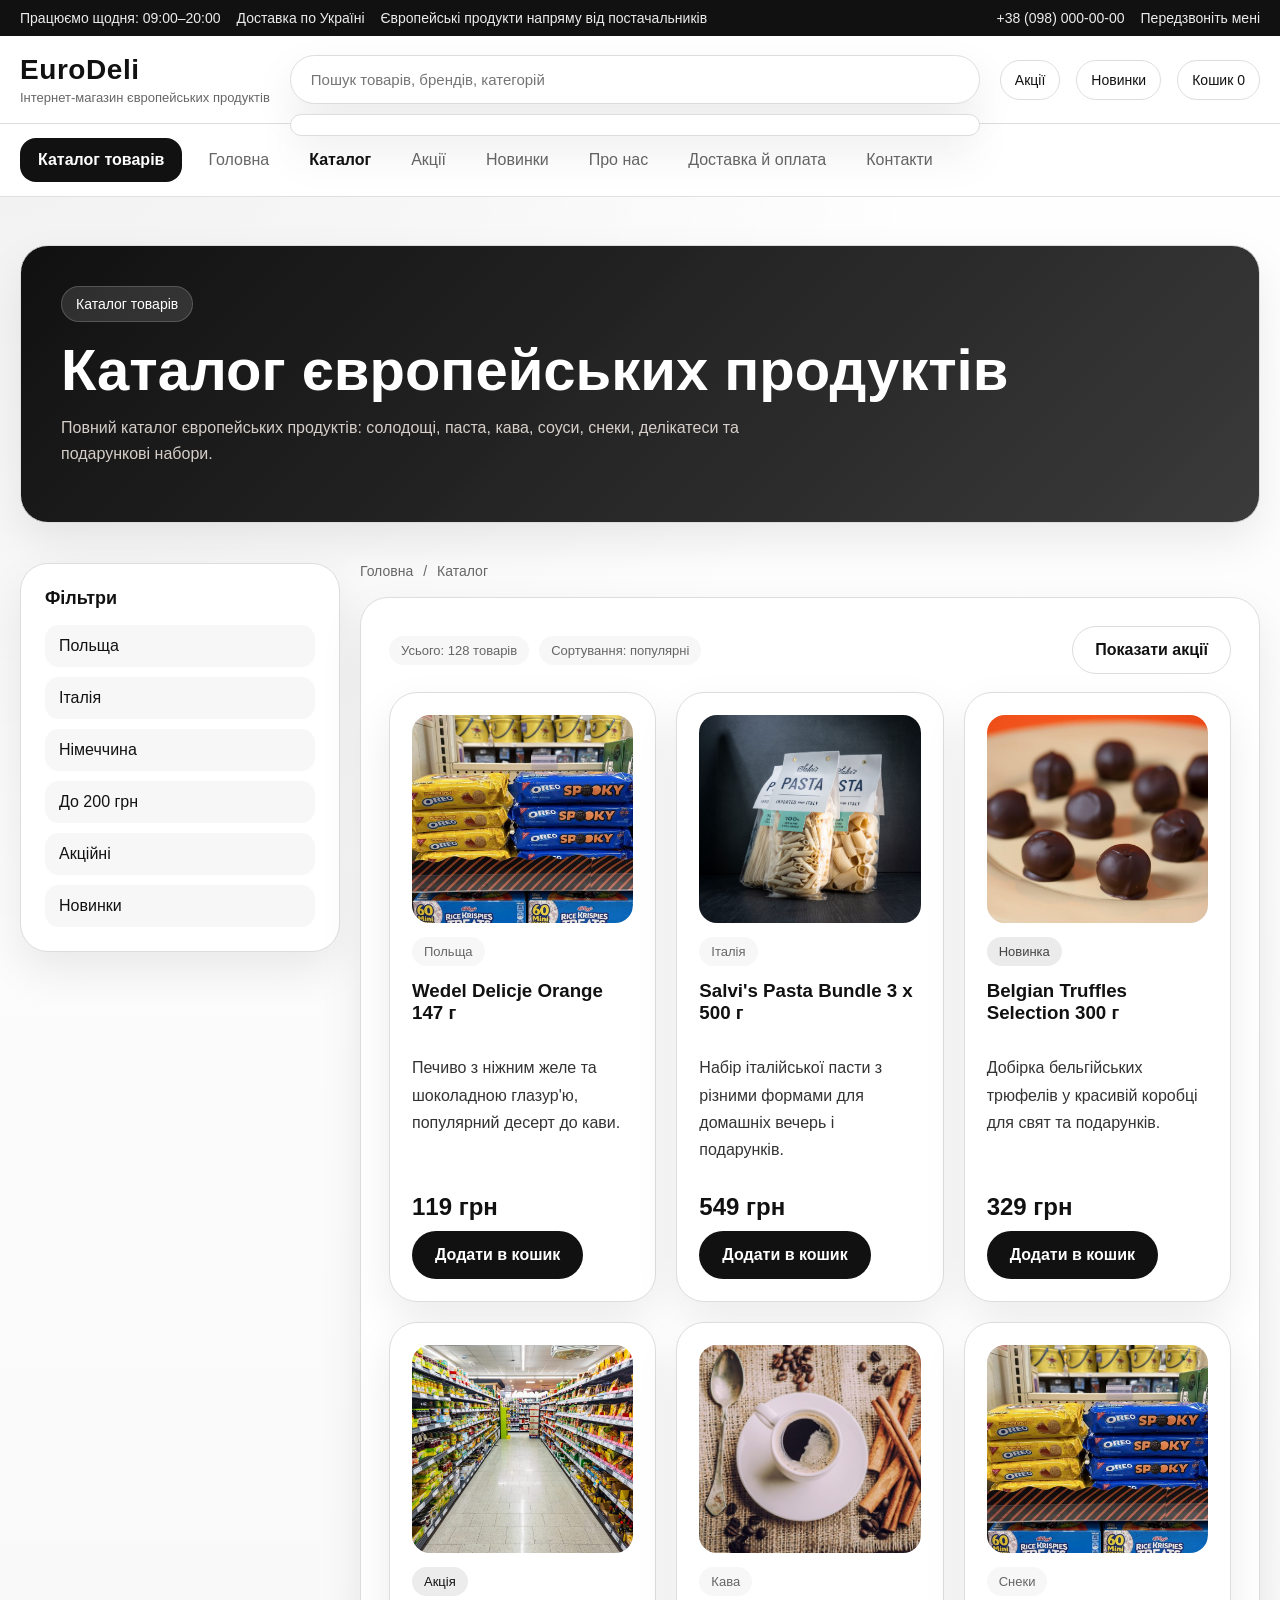
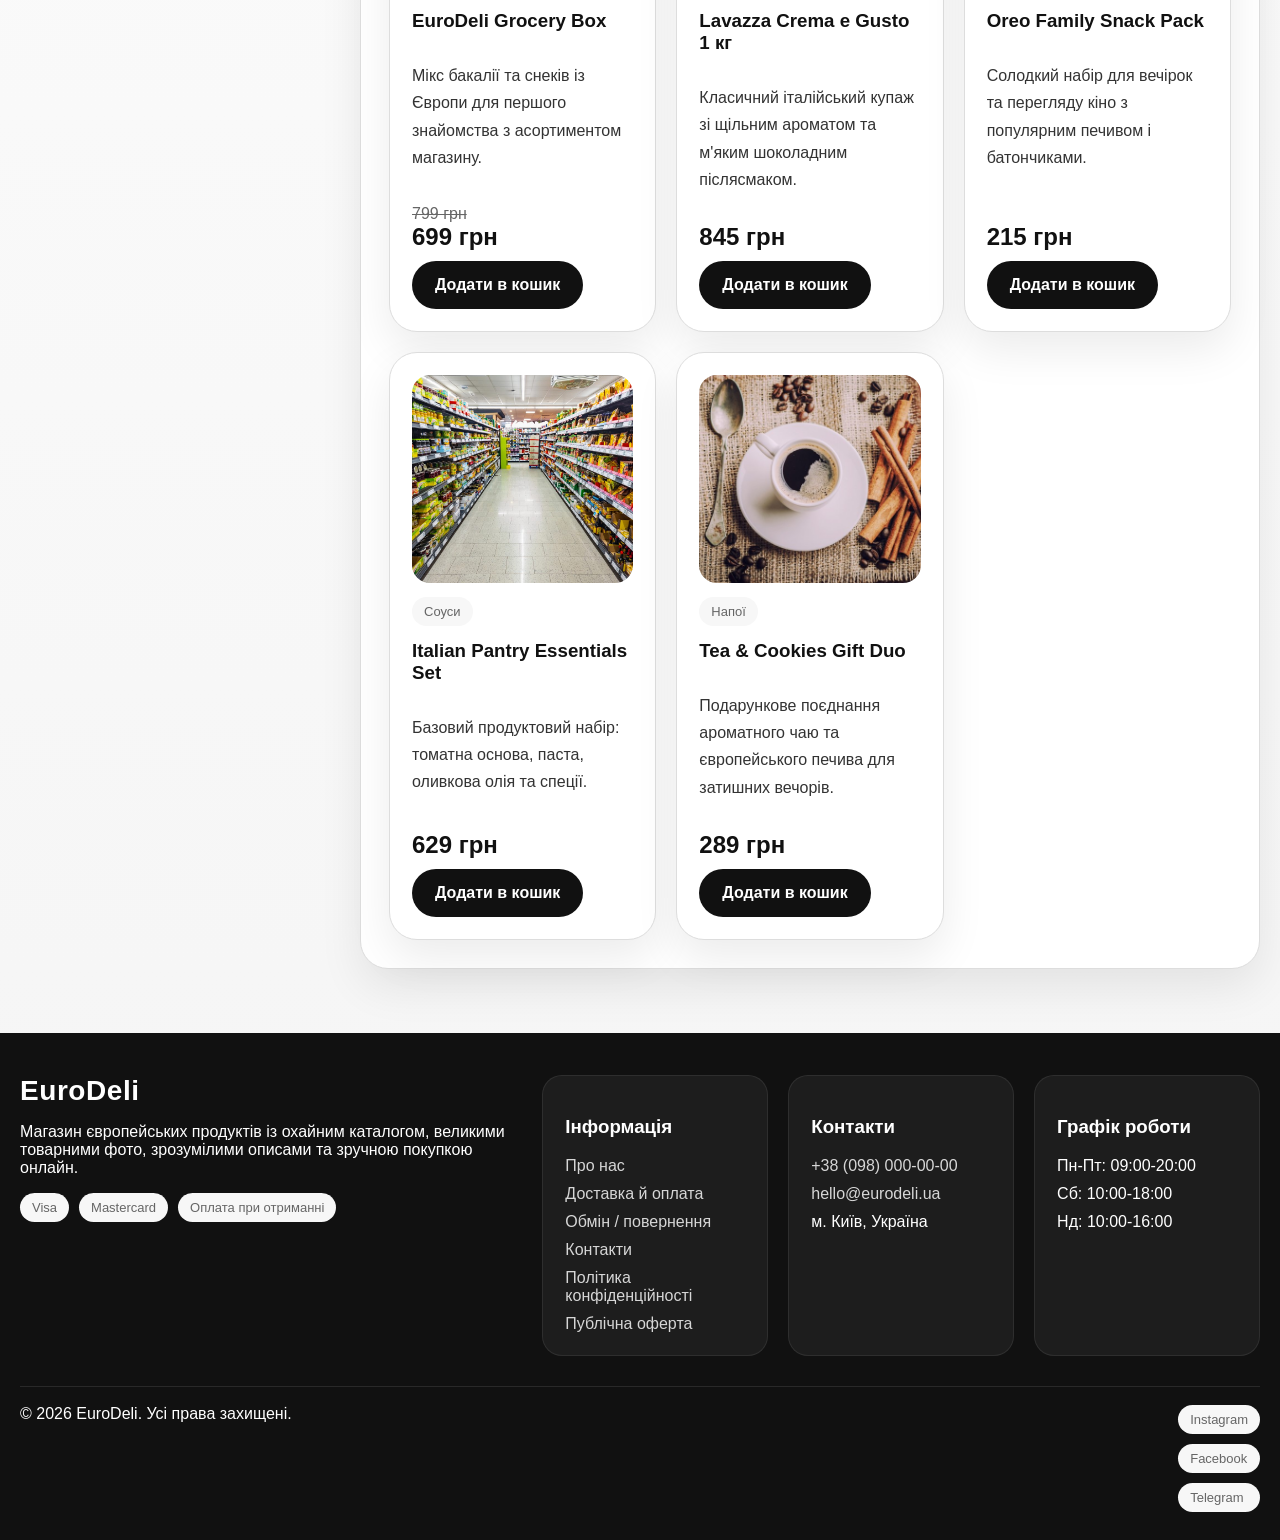
==== catalog.html @ 78d9ce45 "Initial EuroDeli storefront demo" ====
<!DOCTYPE html>
<html lang="uk">
<head>
  <meta charset="UTF-8">
  <meta name="viewport" content="width=device-width, initial-scale=1.0">
  <title>Каталог | EuroDeli</title>
  <link rel="stylesheet" href="styles.css">
</head>
<body>
  <div data-site-header></div>
  <main>
    <section class="page-hero">
      <div class="container">
        <div class="page-hero__card card">
          <span class="eyebrow">Каталог товарів</span>
          <h1>Каталог європейських продуктів</h1>
          <p>Повний каталог європейських продуктів: солодощі, паста, кава, соуси, снеки, делікатеси та подарункові набори.</p>
        </div>
      </div>
    </section>

    <section class="container page">
      <aside class="split__side">
        <div class="sidebar-card">
          <h3>Фільтри</h3>
          <div class="category-list">
            <span class="category-link">Польща</span>
            <span class="category-link">Італія</span>
            <span class="category-link">Німеччина</span>
            <span class="category-link">До 200 грн</span>
            <span class="category-link">Акційні</span>
            <span class="category-link">Новинки</span>
          </div>
        </div>
      </aside>
      <div class="split__main">
        <div class="breadcrumbs">
          <a href="index.html">Головна</a>
          <span>/</span>
          <span>Каталог</span>
        </div>
        <div class="content-card card">
          <div class="filter-bar">
            <div class="tag-row">
              <span class="nav-badge">Усього: 128 товарів</span>
              <span class="nav-badge">Сортування: популярні</span>
            </div>
            <a class="btn btn--outline" href="sale.html">Показати акції</a>
          </div>
          <div class="grid grid--products">
            <article class="product-card"><div class="product-image"><img src="assets/images/product-cookies.jpg" alt="Польське печиво"></div><div class="tag-row"><span class="tag">Польща</span></div><h3><a href="product.html">Wedel Delicje Orange 147 г</a></h3><p>Печиво з ніжним желе та шоколадною глазур'ю, популярний десерт до кави.</p><div class="price-row"><div class="price">119 грн</div><a class="btn btn--brand" href="product.html">Купити</a></div></article>
            <article class="product-card"><div class="product-image"><img src="assets/images/product-pasta-good.jpg" alt="Італійська паста"></div><div class="tag-row"><span class="tag">Італія</span></div><h3><a href="product.html">Salvi's Pasta Bundle 3 х 500 г</a></h3><p>Набір італійської пасти з різними формами для домашніх вечерь і подарунків.</p><div class="price-row"><div class="price">549 грн</div><a class="btn btn--brand" href="product.html">Купити</a></div></article>
            <article class="product-card"><div class="product-image"><img src="assets/images/product-chocolate.jpg" alt="Шоколадні цукерки"></div><div class="tag-row"><span class="tag tag--new">Новинка</span></div><h3><a href="product.html">Belgian Truffles Selection 300 г</a></h3><p>Добірка бельгійських трюфелів у красивій коробці для свят та подарунків.</p><div class="price-row"><div class="price">329 грн</div><a class="btn btn--brand" href="product.html">Купити</a></div></article>
            <article class="product-card"><div class="product-image"><img src="assets/images/aisle.jpg" alt="Європейські продукти"></div><div class="tag-row"><span class="tag tag--sale">Акція</span></div><h3><a href="product.html">EuroDeli Grocery Box</a></h3><p>Мікс бакалії та снеків із Європи для першого знайомства з асортиментом магазину.</p><div class="price-row"><div><div class="old-price">799 грн</div><div class="price">699 грн</div></div><a class="btn btn--brand" href="product.html">Купити</a></div></article>
            <article class="product-card"><div class="product-image"><img src="assets/images/product-coffee-good.jpg" alt="Кава"></div><div class="tag-row"><span class="tag">Кава</span></div><h3><a href="product.html">Lavazza Crema e Gusto 1 кг</a></h3><p>Класичний італійський купаж зі щільним ароматом та м'яким шоколадним післясмаком.</p><div class="price-row"><div class="price">845 грн</div><a class="btn btn--brand" href="product.html">Купити</a></div></article>
            <article class="product-card"><div class="product-image"><img src="assets/images/product-cookies.jpg" alt="Снеки"></div><div class="tag-row"><span class="tag">Снеки</span></div><h3><a href="product.html">Oreo Family Snack Pack</a></h3><p>Солодкий набір для вечірок та перегляду кіно з популярним печивом і батончиками.</p><div class="price-row"><div class="price">215 грн</div><a class="btn btn--brand" href="product.html">Купити</a></div></article>
            <article class="product-card"><div class="product-image"><img src="assets/images/aisle.jpg" alt="Соуси та бакалія"></div><div class="tag-row"><span class="tag">Соуси</span></div><h3><a href="product.html">Italian Pantry Essentials Set</a></h3><p>Базовий продуктовий набір: томатна основа, паста, оливкова олія та спеції.</p><div class="price-row"><div class="price">629 грн</div><a class="btn btn--brand" href="product.html">Купити</a></div></article>
            <article class="product-card"><div class="product-image"><img src="assets/images/product-coffee-good.jpg" alt="Чай та десерти"></div><div class="tag-row"><span class="tag">Напої</span></div><h3><a href="product.html">Tea & Cookies Gift Duo</a></h3><p>Подарункове поєднання ароматного чаю та європейського печива для затишних вечорів.</p><div class="price-row"><div class="price">289 грн</div><a class="btn btn--brand" href="product.html">Купити</a></div></article>
          </div>
        </div>
      </div>
    </section>
  </main>
  <div data-site-footer></div>
  <script src="script.js"></script>
</body>
</html>
---- styles.css ----
:root {
  --bg: #f4f4f4;
  --surface: #ffffff;
  --surface-soft: #f7f7f7;
  --text: #111111;
  --muted: #666666;
  --line: #dddddd;
  --brand: #111111;
  --brand-dark: #000000;
  --accent: #e5e5e5;
  --success: #444444;
  --shadow: 0 18px 44px rgba(0, 0, 0, 0.08);
  --radius-lg: 28px;
  --radius-md: 18px;
  --radius-sm: 12px;
  --container: 1240px;
}

* {
  box-sizing: border-box;
}

html {
  scroll-behavior: smooth;
}

body {
  margin: 0;
  font-family: "Segoe UI", Arial, sans-serif;
  color: var(--text);
  background:
    radial-gradient(circle at top left, rgba(0, 0, 0, 0.06), transparent 28%),
    linear-gradient(180deg, #ffffff 0%, var(--bg) 100%);
}

a {
  color: inherit;
  text-decoration: none;
}

img {
  display: block;
  max-width: 100%;
}

.container {
  width: min(var(--container), calc(100% - 32px));
  margin: 0 auto;
}

.topbar {
  background: #111111;
  color: #ffffff;
  font-size: 14px;
}

.topbar__inner,
.header__inner,
.hero,
.split,
.page,
.footer__top,
.footer__bottom {
  display: flex;
  gap: 20px;
}

.topbar__inner {
  justify-content: space-between;
  padding: 10px 0;
  align-items: center;
  flex-wrap: wrap;
}

.topbar__meta,
.topbar__links,
.header__actions,
.feature-list,
.stats,
.contact-cards,
.policy-list,
.info-grid,
.mini-list {
  display: flex;
  gap: 16px;
  flex-wrap: wrap;
}

.topbar__meta span,
.topbar__links a {
  opacity: 0.92;
}

.site-header {
  position: sticky;
  top: 0;
  z-index: 30;
  backdrop-filter: blur(12px);
  background: rgba(255, 255, 255, 0.94);
  border-bottom: 1px solid rgba(221, 221, 221, 0.9);
}

.header__inner {
  align-items: center;
  padding: 18px 0;
  flex-wrap: wrap;
}

.brand {
  min-width: 220px;
}

.brand__title {
  font-size: 28px;
  font-weight: 800;
  letter-spacing: 0.02em;
}

.brand__subtitle {
  color: var(--muted);
  font-size: 13px;
  margin-top: 4px;
}

.search {
  flex: 1;
  position: relative;
}

.search input {
  width: 100%;
  border: 1px solid var(--line);
  border-radius: 999px;
  padding: 15px 20px;
  font-size: 15px;
  background: var(--surface);
  box-shadow: var(--shadow);
}

.search-results {
  position: absolute;
  top: calc(100% + 10px);
  left: 0;
  right: 0;
  background: var(--surface);
  border: 1px solid var(--line);
  border-radius: 22px;
  box-shadow: var(--shadow);
  padding: 10px;
  display: grid;
  gap: 8px;
  z-index: 40;
}

.search-result {
  display: grid;
  grid-template-columns: 56px 1fr;
  gap: 12px;
  padding: 10px;
  border-radius: 16px;
}

.search-result:hover {
  background: var(--surface-soft);
}

.search-result img {
  width: 56px;
  height: 56px;
  border-radius: 14px;
  object-fit: cover;
}

.search-result strong,
.search-result span {
  display: block;
}

.search-result span,
.search-results__empty {
  color: var(--muted);
  font-size: 14px;
}

.search-results__empty {
  padding: 12px;
}

.header__actions {
  align-items: center;
  justify-content: flex-end;
  min-width: 220px;
}

.header-chip,
.btn,
.pill,
.tag,
.nav-badge {
  border-radius: 999px;
}

.header-chip {
  padding: 11px 14px;
  background: var(--surface);
  border: 1px solid var(--line);
  font-size: 14px;
}

.menu-toggle {
  display: none;
  border: 0;
  background: var(--brand);
  color: #fff;
  border-radius: 14px;
  padding: 12px 16px;
  font-weight: 700;
}

.main-nav {
  border-top: 1px solid var(--line);
}

.main-nav__inner {
  display: flex;
  gap: 12px;
  align-items: center;
  padding: 14px 0;
  overflow-x: auto;
}

.catalog-trigger {
  background: var(--brand);
  color: #fff;
  padding: 13px 18px;
  border-radius: 16px;
  white-space: nowrap;
  font-weight: 700;
}

.nav-link {
  padding: 12px 14px;
  white-space: nowrap;
  color: var(--muted);
}

.nav-link.is-active {
  color: var(--brand);
  font-weight: 700;
}

.hero {
  padding: 34px 0 22px;
  align-items: stretch;
}

.hero__sidebar {
  width: 290px;
  flex: 0 0 290px;
}

.card,
.hero-banner,
.sidebar-card,
.product-card,
.promo-card,
.info-card,
.contact-card,
.article-card,
.empty-card {
  background: var(--surface);
  border: 1px solid var(--line);
  border-radius: var(--radius-lg);
  box-shadow: var(--shadow);
}

.sidebar-card {
  padding: 24px;
}

.sidebar-card h3 {
  margin: 0 0 16px;
  font-size: 18px;
}

.category-list,
.breadcrumbs,
.footer-links,
.product-meta,
.spec-list,
.tabs,
.socials {
  display: flex;
  flex-direction: column;
  gap: 10px;
}

.category-link {
  padding: 12px 14px;
  border-radius: 14px;
  background: var(--surface-soft);
  color: var(--text);
}

.category-link:hover {
  background: #f2e7dc;
}

.hero-banner {
  flex: 1;
  padding: 42px;
  min-height: 420px;
  background:
    linear-gradient(135deg, rgba(17, 17, 17, 0.96), rgba(60, 60, 60, 0.9)),
    linear-gradient(135deg, #111111, #444444);
  color: #ffffff;
  position: relative;
  overflow: hidden;
}

.hero-banner--photo {
  background:
    linear-gradient(135deg, rgba(10, 10, 10, 0.78), rgba(55, 55, 55, 0.56)),
    url("assets/images/hero.webp") center / cover no-repeat;
}

.hero-banner::after,
.hero-banner::before {
  content: "";
  position: absolute;
  border-radius: 50%;
  background: rgba(255, 255, 255, 0.1);
}

.hero-banner::before {
  width: 240px;
  height: 240px;
  top: -40px;
  right: -40px;
}

.hero-banner::after {
  width: 180px;
  height: 180px;
  bottom: -60px;
  left: 30%;
}

.eyebrow {
  display: inline-flex;
  padding: 9px 14px;
  background: rgba(255, 255, 255, 0.12);
  border: 1px solid rgba(255, 255, 255, 0.18);
  border-radius: 999px;
  margin-bottom: 18px;
  font-size: 14px;
}

.hero-banner h1,
.page-hero h1 {
  margin: 0 0 14px;
  font-size: clamp(34px, 5vw, 58px);
  line-height: 1.02;
}

.hero-banner p,
.page-hero p,
.section-head p,
.info-card p,
.article-card p,
.product-description p {
  color: rgba(255, 246, 239, 0.86);
  line-height: 1.6;
}

.hero-banner p {
  max-width: 580px;
  font-size: 17px;
}

.hero-actions,
.cta-row {
  display: flex;
  gap: 14px;
  flex-wrap: wrap;
  margin-top: 24px;
}

.btn {
  display: inline-flex;
  align-items: center;
  justify-content: center;
  padding: 14px 22px;
  font-weight: 700;
  border: 1px solid transparent;
  transition: 0.2s ease;
}

.btn--brand {
  background: var(--brand);
  color: #fff;
}

.btn--brand:hover {
  background: var(--brand-dark);
}

.btn--light {
  background: rgba(255, 255, 255, 0.12);
  color: #fff;
  border-color: rgba(255, 255, 255, 0.28);
}

.btn--outline {
  background: transparent;
  border-color: var(--line);
}

.page-hero {
  padding: 48px 0 30px;
}

.page-hero__card {
  padding: 40px;
  background:
    linear-gradient(135deg, rgba(17, 17, 17, 0.98), rgba(58, 58, 58, 0.94)),
    linear-gradient(135deg, #111111, #444444);
  color: #ffffff;
}

.page-hero p,
.section-head p,
.info-card p,
.article-card p,
.product-description p,
.contact-card p,
.footer-card p {
  color: var(--muted);
}

.page-hero__card p {
  color: rgba(255, 246, 239, 0.82);
  max-width: 760px;
}

.section {
  padding: 22px 0;
}

.section--spacious {
  padding: 36px 0;
}

.section-head {
  display: flex;
  align-items: end;
  justify-content: space-between;
  gap: 16px;
  margin-bottom: 20px;
}

.section-head--slider {
  align-items: center;
}

.slider-actions {
  display: flex;
  align-items: center;
  gap: 12px;
}

.slider-arrow {
  width: 48px;
  height: 48px;
  border-radius: 14px;
  border: 1px solid var(--line);
  background: var(--surface);
  color: var(--text);
  font-size: 30px;
  line-height: 1;
  cursor: pointer;
  box-shadow: var(--shadow);
}

.products-slider-wrap {
  overflow: hidden;
}

.products-slider {
  display: grid;
  grid-auto-flow: column;
  grid-auto-columns: calc((100% - 48px) / 4);
  gap: 16px;
  overflow-x: auto;
  scroll-behavior: smooth;
  scrollbar-width: none;
  padding-bottom: 6px;
}

.products-slider::-webkit-scrollbar {
  display: none;
}

.section-head h2,
.section-head h3,
.info-card h3,
.article-card h3,
.product-card h3,
.contact-card h3 {
  margin: 0;
}

.grid {
  display: grid;
  gap: 20px;
}

.grid--categories {
  grid-template-columns: repeat(4, minmax(0, 1fr));
}

.grid--products {
  grid-template-columns: repeat(4, minmax(0, 1fr));
}

.content-card .grid--products {
  grid-template-columns: repeat(3, minmax(0, 1fr));
}

.grid--promo,
.grid--info,
.grid--articles,
.grid--contacts {
  grid-template-columns: repeat(3, minmax(0, 1fr));
}

.promo-card,
.info-card,
.article-card,
.contact-card,
.product-card {
  padding: 22px;
}

.promo-card {
  min-height: 240px;
  display: flex;
  flex-direction: column;
  justify-content: space-between;
  background:
    linear-gradient(180deg, rgba(255, 255, 255, 0.78), rgba(255, 255, 255, 0.96)),
    linear-gradient(135deg, #f6f6f6, #eeeeee);
}

.promo-card__image {
  width: 100%;
  aspect-ratio: 16 / 8.6;
  border-radius: 18px;
  overflow: hidden;
  margin-bottom: 18px;
}

.promo-card__image img {
  width: 100%;
  height: 100%;
  object-fit: cover;
}

.category-tile {
  min-height: 185px;
  padding: 24px;
  display: flex;
  flex-direction: column;
  justify-content: end;
  color: #fff;
  background:
    linear-gradient(180deg, rgba(255, 255, 255, 0.05), rgba(0, 0, 0, 0.2)),
    linear-gradient(135deg, #7a7a7a, #3a3a3a);
}

.category-tile:nth-child(2n) {
  background:
    linear-gradient(180deg, rgba(255, 255, 255, 0.05), rgba(0, 0, 0, 0.2)),
    linear-gradient(135deg, #6a6a6a, #2c2c2c);
}

.category-tile:nth-child(3n) {
  background:
    linear-gradient(180deg, rgba(255, 255, 255, 0.05), rgba(0, 0, 0, 0.2)),
    linear-gradient(135deg, #777777, #353535);
}

.category-tile:nth-child(4n) {
  background:
    linear-gradient(180deg, rgba(255, 255, 255, 0.05), rgba(0, 0, 0, 0.2)),
    linear-gradient(135deg, #888888, #404040);
}

.category-tile h3 {
  font-size: 24px;
  margin-bottom: 8px;
}

.category-tile--photo {
  position: relative;
  overflow: hidden;
  background-size: cover;
  background-position: center;
}

.category-tile--photo::before {
  content: "";
  position: absolute;
  inset: 0;
  background: linear-gradient(180deg, rgba(16, 10, 7, 0.02), rgba(16, 10, 7, 0.58));
}

.category-tile--photo > * {
  position: relative;
  z-index: 1;
}

.product-card {
  display: flex;
  flex-direction: column;
  gap: 14px;
  min-height: 0;
}

.product-card--interactive {
  cursor: pointer;
  transition: transform 0.2s ease, box-shadow 0.2s ease;
}

.product-card--interactive:hover {
  transform: translateY(-4px);
  box-shadow: 0 20px 44px rgba(0, 0, 0, 0.12);
}


.product-image {
  aspect-ratio: 1 / 0.94;
  border-radius: 18px;
  overflow: hidden;
  background:
    radial-gradient(circle at 35% 35%, rgba(255, 255, 255, 0.85), transparent 32%),
    linear-gradient(135deg, #fafafa, #e8e8e8);
}

.product-image img,
.product-gallery__main img,
.story-image img {
  width: 100%;
  height: 100%;
  object-fit: cover;
}

.tag-row,
.breadcrumbs,
.price-row,
.footer-payments,
.rating {
  display: flex;
  gap: 10px;
  flex-wrap: wrap;
  align-items: center;
}

.tag,
.nav-badge,
.pill {
  display: inline-flex;
  align-items: center;
  gap: 8px;
  padding: 7px 12px;
  font-size: 13px;
  background: var(--surface-soft);
  color: var(--muted);
}

.tag--sale {
  background: rgba(17, 17, 17, 0.08);
  color: var(--brand);
}

.tag--new {
  background: rgba(90, 90, 90, 0.12);
  color: var(--success);
}

.price-row {
  margin-top: auto;
  justify-content: space-between;
}

.products-slider .product-card {
  padding: 18px;
  gap: 12px;
}

.products-slider .product-card h3 {
  font-size: 24px;
  line-height: 1.15;
  display: -webkit-box;
  -webkit-line-clamp: 2;
  -webkit-box-orient: vertical;
  overflow: hidden;
}

.products-slider .product-card p {
  margin: 0;
  color: #333333;
  line-height: 1.45;
  display: -webkit-box;
  -webkit-line-clamp: 3;
  -webkit-box-orient: vertical;
  overflow: hidden;
  min-height: 4.35em;
}

.products-slider .btn--brand {
  padding: 12px 18px;
}

.products-slider .price-row {
  align-items: end;
  gap: 12px;
}

.products-slider .price {
  font-size: 22px;
}

.products-slider .old-price {
  font-size: 16px;
}

.price {
  font-size: 24px;
  font-weight: 800;
}

.old-price {
  color: var(--muted);
  text-decoration: line-through;
}

.split {
  align-items: start;
}

.split__main {
  flex: 1;
}

.split__side {
  width: 320px;
  flex: 0 0 320px;
}

.info-card,
.sidebar-card,
.empty-card {
  padding: 24px;
}

.info-card--dark {
  background:
    linear-gradient(135deg, rgba(17, 17, 17, 0.98), rgba(60, 60, 60, 0.94)),
    linear-gradient(135deg, #111111, #444444);
  color: #ffffff;
}

.info-card--dark p,
.info-card--dark li {
  color: rgba(255, 246, 239, 0.82);
}

.feature-list .pill {
  background: rgba(255, 255, 255, 0.14);
  color: var(--text);
}

.brand-strip {
  display: grid;
  grid-template-columns: repeat(5, minmax(0, 1fr));
  gap: 16px;
}

.brand-tile {
  padding: 18px;
  display: flex;
  align-items: center;
  justify-content: center;
  background: var(--surface);
  border: 1px solid var(--line);
  border-radius: 20px;
  box-shadow: var(--shadow);
}

.brand-tile img {
  width: 100%;
  max-width: 180px;
  height: auto;
}

.brand-tile--rich {
  position: relative;
  min-height: 170px;
  overflow: hidden;
  padding: 0;
}

.brand-tile__photo {
  width: 100%;
  height: 100%;
  object-fit: cover;
}

.brand-tile__logo {
  position: absolute;
  left: 18px;
  right: 18px;
  bottom: 18px;
  max-width: none;
  width: auto;
  height: 74px;
  padding: 14px 18px;
  border-radius: 20px;
  background: rgba(17, 17, 17, 0.92);
  object-fit: contain;
}

.newsletter {
  padding: 28px;
  display: grid;
  grid-template-columns: 1.2fr 0.8fr;
  gap: 22px;
  align-items: center;
}

.newsletter-form {
  display: flex;
  gap: 12px;
  flex-wrap: wrap;
}

.newsletter-form input {
  flex: 1;
  min-width: 220px;
  border: 1px solid var(--line);
  border-radius: 999px;
  padding: 14px 18px;
  font-size: 15px;
}

.footer {
  margin-top: 34px;
  background: #111111;
  color: #ffffff;
}

.footer__top {
  padding: 42px 0 30px;
  align-items: start;
}

.footer__brand {
  flex: 1.4;
}

.footer__cols {
  flex: 2;
  display: grid;
  grid-template-columns: repeat(3, minmax(0, 1fr));
  gap: 20px;
}

.footer-card {
  background: rgba(255, 255, 255, 0.05);
  border: 1px solid rgba(255, 255, 255, 0.08);
  border-radius: 20px;
  padding: 22px;
}

.footer-links a {
  color: rgba(255, 255, 255, 0.82);
}

.footer__bottom {
  padding: 18px 0 28px;
  justify-content: space-between;
  border-top: 1px solid rgba(255, 255, 255, 0.1);
  flex-wrap: wrap;
}

.page {
  padding: 10px 0 30px;
  align-items: start;
}

.breadcrumbs {
  flex-direction: row;
  margin-bottom: 18px;
  color: var(--muted);
  font-size: 14px;
}

.content-card,
.product-layout {
  padding: 28px;
}

.content-card h2,
.content-card h3,
.product-description h3 {
  margin-top: 0;
}

.content-card p,
.content-card li,
.product-description p,
.product-description li {
  line-height: 1.7;
  color: #333333;
}

.content-card ul,
.content-card ol,
.product-description ul {
  padding-left: 20px;
}

.filter-bar {
  display: flex;
  justify-content: space-between;
  gap: 12px;
  flex-wrap: wrap;
  margin-bottom: 18px;
}

.product-layout {
  display: grid;
  grid-template-columns: minmax(0, 1fr) 0.94fr;
  gap: 28px;
}

.product-gallery {
  display: grid;
  gap: 16px;
}

.product-gallery__main {
  aspect-ratio: 1.1 / 1;
  border-radius: 28px;
  overflow: hidden;
  background:
    radial-gradient(circle at top, rgba(255, 255, 255, 0.85), transparent 35%),
    linear-gradient(135deg, #f4f4f4, #dddddd);
}

.product-gallery__thumbs {
  display: grid;
  gap: 14px;
  grid-template-columns: repeat(4, minmax(0, 1fr));
}

.product-gallery__thumbs div {
  aspect-ratio: 1 / 1;
  border-radius: 18px;
  overflow: hidden;
  cursor: pointer;
  border: 2px solid transparent;
  transition: transform 0.2s ease, border-color 0.2s ease, box-shadow 0.2s ease;
  background: linear-gradient(135deg, #f8f8f8, #e2e2e2);
}

.product-gallery__thumbs div:hover {
  transform: translateY(-2px);
}

.product-gallery__thumbs div.is-active {
  border-color: var(--brand);
  box-shadow: 0 10px 22px rgba(0, 0, 0, 0.18);
}

.product-meta {
  gap: 14px;
}

.spec-list div {
  display: flex;
  justify-content: space-between;
  gap: 16px;
  padding: 10px 0;
  border-bottom: 1px solid var(--line);
}

.product-purchase {
  padding: 22px;
  background: var(--surface-soft);
  border: 1px solid var(--line);
  border-radius: 24px;
}

.policy-list {
  flex-direction: column;
  gap: 12px;
}

.policy-list .info-card {
  padding: 20px 22px;
}

.contact-card iframe,
.map-placeholder {
  width: 100%;
  min-height: 280px;
  border: 0;
  border-radius: 22px;
  background:
    linear-gradient(135deg, rgba(40, 40, 40, 0.12), rgba(180, 180, 180, 0.22)),
    #f3f3f3;
}

.story-image {
  min-height: 360px;
  border-radius: 24px;
  overflow: hidden;
  border: 1px solid var(--line);
  box-shadow: var(--shadow);
}

.cart-layout {
  display: grid;
  grid-template-columns: minmax(0, 1.7fr) 360px;
  gap: 24px;
}

.cart-items {
  display: grid;
  gap: 18px;
}

.cart-item {
  display: grid;
  grid-template-columns: 120px 1fr;
  gap: 18px;
  padding: 18px;
}

.cart-item__media img {
  width: 120px;
  height: 120px;
  border-radius: 18px;
  object-fit: cover;
}

.cart-item__body h3 {
  margin: 0 0 10px;
}

.cart-item__body p {
  margin: 0 0 14px;
  color: var(--muted);
}

.cart-item__meta {
  display: flex;
  align-items: center;
  justify-content: space-between;
  gap: 16px;
  flex-wrap: wrap;
}

.cart-controls {
  display: inline-flex;
  align-items: center;
  gap: 10px;
  padding: 8px 12px;
  border: 1px solid var(--line);
  border-radius: 999px;
}

.qty-btn,
.remove-btn {
  border: 0;
  background: transparent;
  cursor: pointer;
  color: var(--text);
  font: inherit;
}

.qty-btn {
  font-size: 22px;
  line-height: 1;
}

.remove-btn {
  color: var(--muted);
  text-decoration: underline;
}

.cart-summary {
  padding: 24px;
  height: fit-content;
  position: sticky;
  top: 110px;
}

.cart-summary h3 {
  margin-top: 0;
}

.cart-summary__row {
  display: flex;
  justify-content: space-between;
  gap: 16px;
  padding: 12px 0;
  border-bottom: 1px solid var(--line);
}

.cart-summary .btn {
  width: 100%;
  margin-top: 18px;
}

.table-like {
  display: grid;
  gap: 12px;
}

.table-like div {
  display: flex;
  justify-content: space-between;
  gap: 18px;
  padding: 15px 18px;
  border: 1px solid var(--line);
  border-radius: 16px;
  background: var(--surface-soft);
}

@media (max-width: 1100px) {
  .cart-layout {
    grid-template-columns: 1fr;
  }

  .cart-summary {
    position: static;
  }

  .products-slider {
    grid-auto-columns: calc((100% - 16px) / 2);
  }

  .home-hero-grid,
  .shelf-grid--wide,
  .shelf-grid {
    grid-template-columns: repeat(2, minmax(0, 1fr));
  }

  .hero-main-card {
    grid-template-columns: 1fr;
    min-height: auto;
    gap: 24px;
  }

  .hero-main-image {
    max-width: 360px;
    margin: 0 auto;
  }

  .hero-side-grid {
    grid-template-columns: repeat(2, minmax(0, 1fr));
  }

  .brand-strip--silpo {
    grid-template-columns: repeat(3, minmax(0, 1fr));
  }

  .grid--categories,
  .grid--products {
    grid-template-columns: repeat(2, minmax(0, 1fr));
  }

  .content-card .grid--products {
    grid-template-columns: repeat(2, minmax(0, 1fr));
  }

  .grid--promo,
  .grid--info,
  .grid--articles,
  .grid--contacts,
  .footer__cols,
  .product-layout {
    grid-template-columns: 1fr;
  }

  .hero,
  .split,
  .page,
  .footer__top {
    flex-direction: column;
  }

  .hero__sidebar,
  .split__side {
    width: 100%;
    flex-basis: auto;
  }

  .brand-strip,
  .newsletter {
    grid-template-columns: 1fr;
  }

  .header__actions {
    min-width: 0;
  }
}

@media (max-width: 820px) {
  .cart-item {
    grid-template-columns: 1fr;
  }

  .slider-actions {
    width: 100%;
    justify-content: space-between;
    flex-wrap: wrap;
  }

  .products-slider {
    grid-auto-columns: 86%;
  }

  .header__inner--market {
    flex-wrap: wrap;
  }

  .brand__title--market {
    font-size: 34px;
  }

  .catalog-trigger--market,
  .header-chip--market,
  .search--market,
  .search--market input {
    width: 100%;
  }

  .home-hero-grid,
  .hero-side-grid,
  .shelf-grid,
  .shelf-grid--wide,
  .brand-strip--silpo {
    grid-template-columns: 1fr;
  }

  .hero-main-card,
  .silpo-shelf {
    padding: 22px;
  }

  .hero-main-copy h1 {
    font-size: 34px;
  }

  .product-add {
    top: 180px;
  }

  .header__inner {
    display: grid;
    grid-template-columns: 1fr auto;
    gap: 14px;
    align-items: center;
  }

  .brand {
    min-width: 0;
    width: auto;
    order: 1;
  }

  .search,
  .header__actions {
    width: 100%;
  }

  .menu-toggle {
    order: 2;
  }

  .search {
    order: 3;
  }

  .header__actions {
    order: 4;
  }

  .search,
  .header__actions,
  .main-nav {
    grid-column: 1 / -1;
  }

  .search input {
    padding: 14px 18px;
    font-size: 14px;
  }

  .menu-toggle {
    display: inline-flex;
    margin-left: auto;
    white-space: nowrap;
  }

  .main-nav {
    display: none;
  }

  .main-nav.is-open {
    display: block;
  }

  .main-nav__inner {
    flex-direction: column;
    align-items: stretch;
  }

  .topbar__inner,
  .topbar__meta,
  .topbar__links,
  .header__actions,
  .breadcrumbs,
  .price-row,
  .cart-item__meta {
    gap: 10px;
  }

  .topbar__meta {
    display: none;
  }

  .topbar__links {
    width: 100%;
    justify-content: space-between;
  }

  .header__actions {
    justify-content: stretch;
  }

  .header-chip {
    flex: 1 1 calc(50% - 8px);
    text-align: center;
  }

  .hero {
    padding-top: 22px;
  }

  .hero-banner {
    order: 1;
  }

  .hero__sidebar {
    order: 2;
  }

  .hero-banner {
    min-height: 0;
    padding: 28px 24px;
  }

  .hero-banner p,
  .page-hero__card p {
    font-size: 15px;
  }

  .section-head {
    align-items: start;
    flex-direction: column;
  }

  .section-head .btn {
    width: 100%;
  }

  .grid--categories,
  .grid--products {
    grid-template-columns: 1fr;
  }

  .content-card .grid--products {
    grid-template-columns: 1fr;
  }

  .hero-banner,
  .page-hero__card,
  .content-card,
  .product-layout {
    padding: 24px;
  }

  .product-card,
  .promo-card,
  .info-card,
  .article-card,
  .contact-card,
  .sidebar-card,
  .cart-item {
    padding: 18px;
  }

  .products-slider .product-card {
    padding: 16px;
    gap: 10px;
  }

  .products-slider .product-image {
    aspect-ratio: 1 / 0.78;
  }

  .products-slider .product-card h3 {
    font-size: 20px;
  }

  .products-slider .product-card p {
    min-height: auto;
    -webkit-line-clamp: 2;
  }

  .products-slider .price {
    font-size: 20px;
  }

  .promo-card {
    min-height: 0;
  }

  .promo-card__image {
    aspect-ratio: 16 / 9.5;
  }

  .brand-strip {
    grid-template-columns: repeat(2, minmax(0, 1fr));
  }

  .brand-tile--rich {
    min-height: 140px;
  }

  .brand-tile__logo {
    left: 12px;
    right: 12px;
    bottom: 12px;
    height: 58px;
    padding: 10px 12px;
  }

  .newsletter {
    padding: 24px;
  }

  .newsletter-form input,
  .newsletter-form .btn {
    width: 100%;
  }

  .product-gallery__thumbs {
    grid-template-columns: repeat(4, minmax(0, 1fr));
    gap: 10px;
  }

  .cart-item__media img {
    width: 100%;
    height: 220px;
  }

  .cart-item__meta {
    flex-direction: column;
    align-items: stretch;
  }

  .cart-controls {
    justify-content: center;
  }

  .cart-summary {
    padding: 20px;
  }

  .search-results {
    border-radius: 18px;
    padding: 8px;
  }
}

@media (max-width: 560px) {
  .container {
    width: min(var(--container), calc(100% - 20px));
  }

  .brand__title {
    font-size: 24px;
  }

  .brand__subtitle {
    font-size: 12px;
  }

  .header-chip {
    flex: 1 1 100%;
  }

  .products-slider {
    grid-auto-columns: 90%;
    gap: 12px;
  }

  .slider-arrow {
    width: 42px;
    height: 42px;
    font-size: 26px;
  }

  .hero-banner h1,
  .page-hero h1 {
    font-size: 30px;
  }

  .breadcrumbs {
    font-size: 13px;
  }

  .brand-strip {
    grid-template-columns: 1fr;
  }

  .cart-item__media img {
    height: 180px;
  }
}
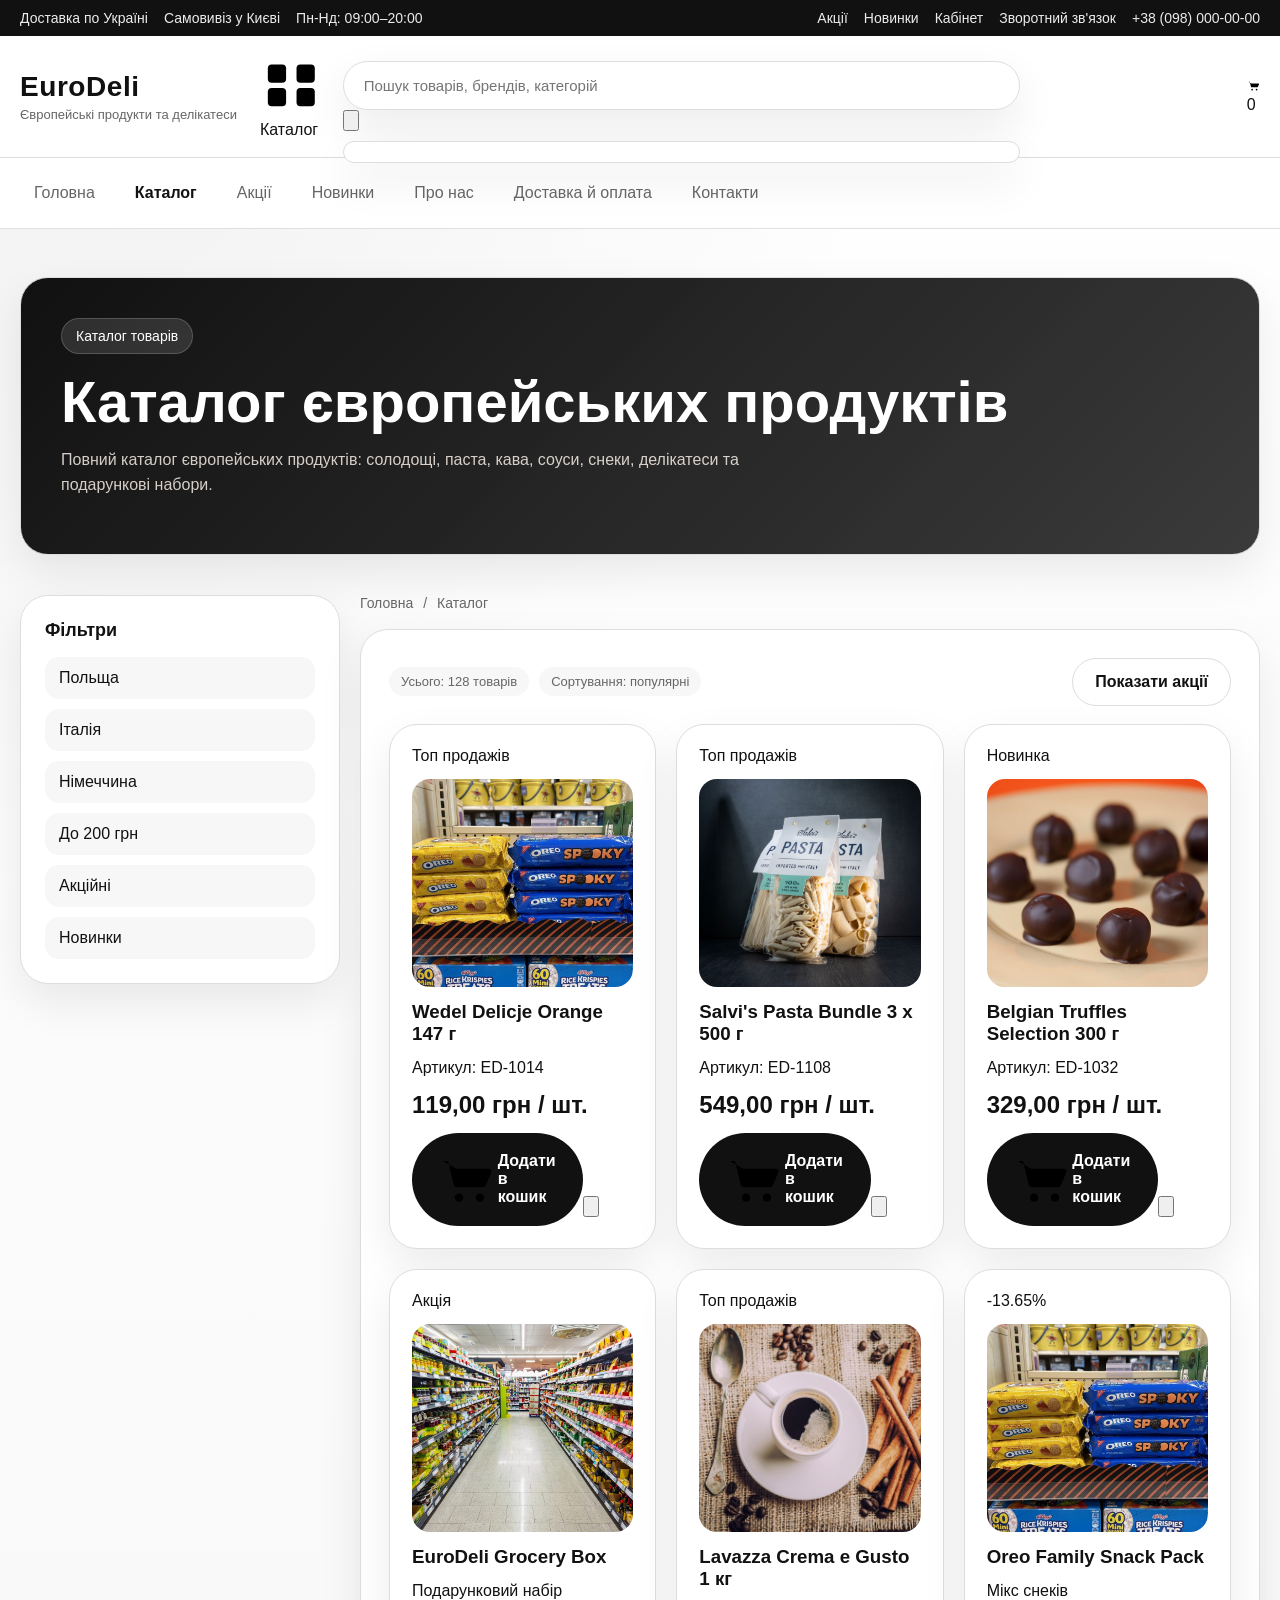
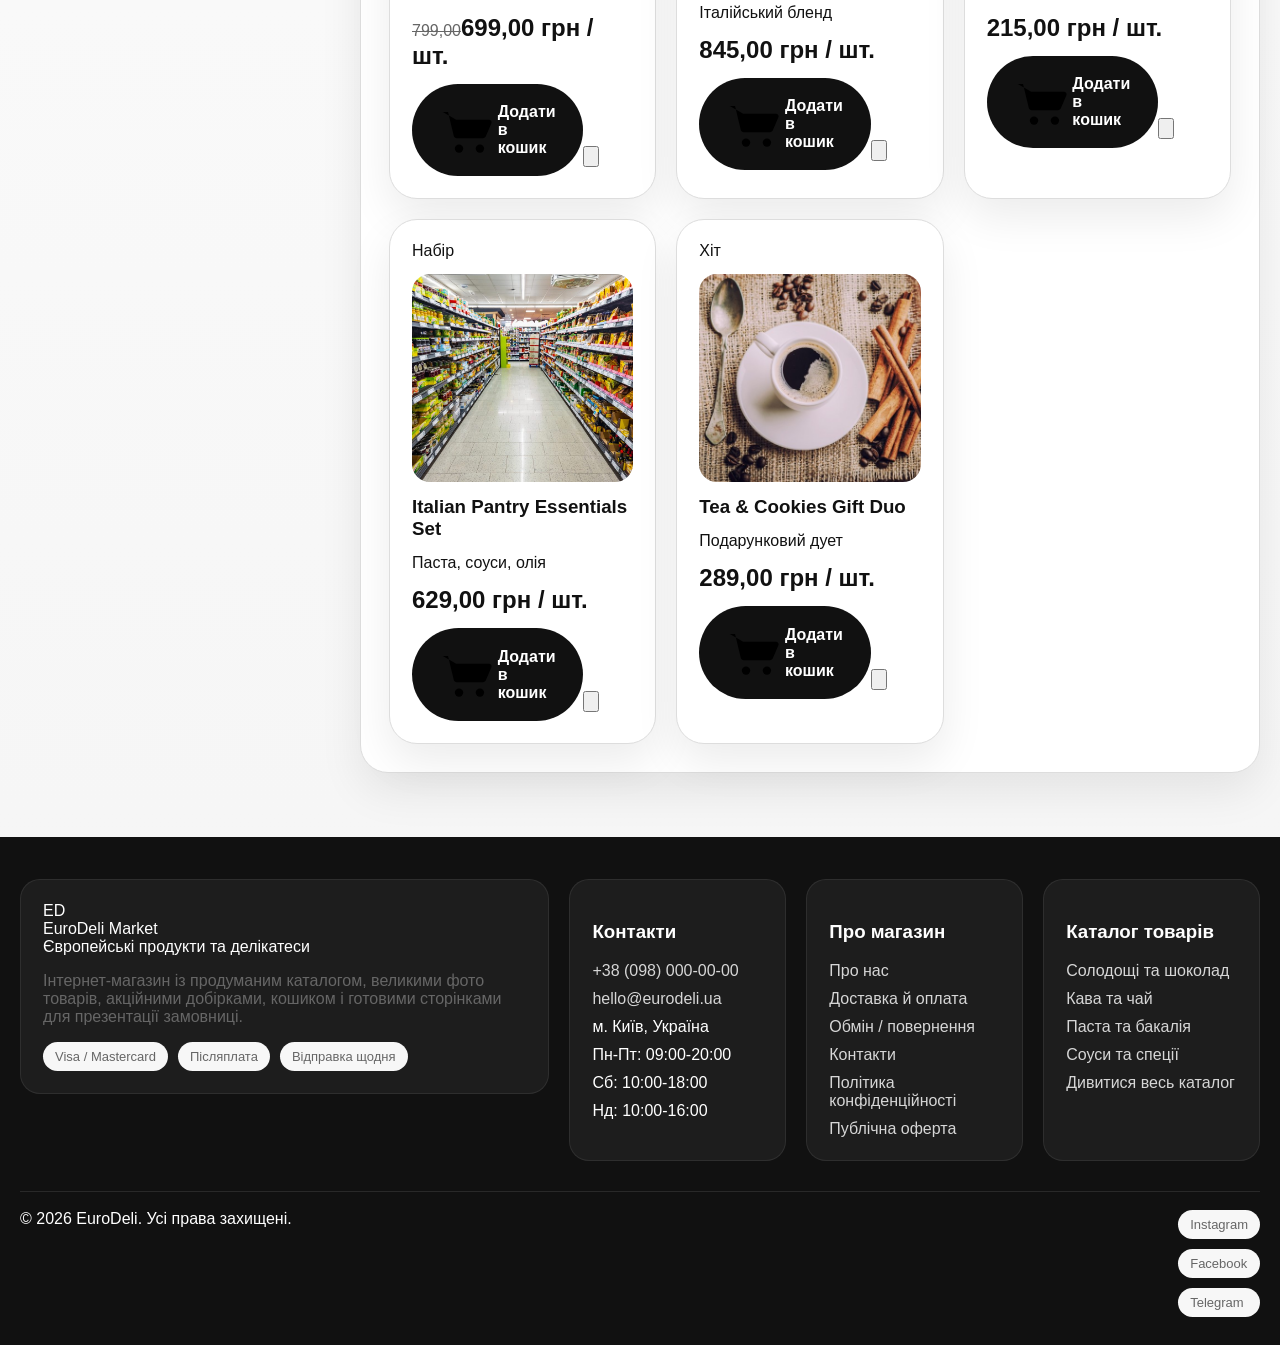
==== commit b9890e78: "Add WooCommerce theme scaffold and update storefront preview" ====
--- a/catalog.html
+++ b/catalog.html
@@ -24,12 +24,12 @@
         <div class="sidebar-card">
           <h3>Фільтри</h3>
           <div class="category-list">
-            <span class="category-link">Польща</span>
-            <span class="category-link">Італія</span>
-            <span class="category-link">Німеччина</span>
-            <span class="category-link">До 200 грн</span>
-            <span class="category-link">Акційні</span>
-            <span class="category-link">Новинки</span>
+            <a class="category-link" href="catalog.html?search=Польща">Польща</a>
+            <a class="category-link" href="catalog.html?search=Італія">Італія</a>
+            <a class="category-link" href="catalog.html?search=Німеччина">Німеччина</a>
+            <a class="category-link" href="catalog.html?search=грн">До 200 грн</a>
+            <a class="category-link" href="sale.html">Акційні</a>
+            <a class="category-link" href="new.html">Новинки</a>
           </div>
         </div>
       </aside>
@@ -48,14 +48,14 @@
             <a class="btn btn--outline" href="sale.html">Показати акції</a>
           </div>
           <div class="grid grid--products">
-            <article class="product-card"><div class="product-image"><img src="assets/images/product-cookies.jpg" alt="Польське печиво"></div><div class="tag-row"><span class="tag">Польща</span></div><h3><a href="product.html">Wedel Delicje Orange 147 г</a></h3><p>Печиво з ніжним желе та шоколадною глазур'ю, популярний десерт до кави.</p><div class="price-row"><div class="price">119 грн</div><a class="btn btn--brand" href="product.html">Купити</a></div></article>
-            <article class="product-card"><div class="product-image"><img src="assets/images/product-pasta-good.jpg" alt="Італійська паста"></div><div class="tag-row"><span class="tag">Італія</span></div><h3><a href="product.html">Salvi's Pasta Bundle 3 х 500 г</a></h3><p>Набір італійської пасти з різними формами для домашніх вечерь і подарунків.</p><div class="price-row"><div class="price">549 грн</div><a class="btn btn--brand" href="product.html">Купити</a></div></article>
-            <article class="product-card"><div class="product-image"><img src="assets/images/product-chocolate.jpg" alt="Шоколадні цукерки"></div><div class="tag-row"><span class="tag tag--new">Новинка</span></div><h3><a href="product.html">Belgian Truffles Selection 300 г</a></h3><p>Добірка бельгійських трюфелів у красивій коробці для свят та подарунків.</p><div class="price-row"><div class="price">329 грн</div><a class="btn btn--brand" href="product.html">Купити</a></div></article>
-            <article class="product-card"><div class="product-image"><img src="assets/images/aisle.jpg" alt="Європейські продукти"></div><div class="tag-row"><span class="tag tag--sale">Акція</span></div><h3><a href="product.html">EuroDeli Grocery Box</a></h3><p>Мікс бакалії та снеків із Європи для першого знайомства з асортиментом магазину.</p><div class="price-row"><div><div class="old-price">799 грн</div><div class="price">699 грн</div></div><a class="btn btn--brand" href="product.html">Купити</a></div></article>
-            <article class="product-card"><div class="product-image"><img src="assets/images/product-coffee-good.jpg" alt="Кава"></div><div class="tag-row"><span class="tag">Кава</span></div><h3><a href="product.html">Lavazza Crema e Gusto 1 кг</a></h3><p>Класичний італійський купаж зі щільним ароматом та м'яким шоколадним післясмаком.</p><div class="price-row"><div class="price">845 грн</div><a class="btn btn--brand" href="product.html">Купити</a></div></article>
-            <article class="product-card"><div class="product-image"><img src="assets/images/product-cookies.jpg" alt="Снеки"></div><div class="tag-row"><span class="tag">Снеки</span></div><h3><a href="product.html">Oreo Family Snack Pack</a></h3><p>Солодкий набір для вечірок та перегляду кіно з популярним печивом і батончиками.</p><div class="price-row"><div class="price">215 грн</div><a class="btn btn--brand" href="product.html">Купити</a></div></article>
-            <article class="product-card"><div class="product-image"><img src="assets/images/aisle.jpg" alt="Соуси та бакалія"></div><div class="tag-row"><span class="tag">Соуси</span></div><h3><a href="product.html">Italian Pantry Essentials Set</a></h3><p>Базовий продуктовий набір: томатна основа, паста, оливкова олія та спеції.</p><div class="price-row"><div class="price">629 грн</div><a class="btn btn--brand" href="product.html">Купити</a></div></article>
-            <article class="product-card"><div class="product-image"><img src="assets/images/product-coffee-good.jpg" alt="Чай та десерти"></div><div class="tag-row"><span class="tag">Напої</span></div><h3><a href="product.html">Tea & Cookies Gift Duo</a></h3><p>Подарункове поєднання ароматного чаю та європейського печива для затишних вечорів.</p><div class="price-row"><div class="price">289 грн</div><a class="btn btn--brand" href="product.html">Купити</a></div></article>
+            <article class="product-card product-card--shelf"><div class="product-badges"><span class="product-badge product-badge--top">Топ продажів</span></div><div class="product-image"><img src="assets/images/product-cookies.jpg" alt="Польське печиво"></div><h3><a href="product.html">Wedel Delicje Orange 147 г</a></h3><div class="product-card__sku">Артикул: ED-1014</div><div class="product-card__price"><span class="price price--accent">119,00 <span class="product-card__unit">грн / шт.</span></span></div><div class="product-card__actions"><a class="btn btn--brand" href="product.html">В кошик</a><button class="product-card__wish" type="button" aria-label="В обране">♡</button></div></article>
+            <article class="product-card product-card--shelf"><div class="product-badges"><span class="product-badge product-badge--top">Топ продажів</span></div><div class="product-image"><img src="assets/images/product-pasta-good.jpg" alt="Італійська паста"></div><h3><a href="product.html">Salvi's Pasta Bundle 3 х 500 г</a></h3><div class="product-card__sku">Артикул: ED-1108</div><div class="product-card__price"><span class="price">549,00 <span class="product-card__unit">грн / шт.</span></span></div><div class="product-card__actions"><a class="btn btn--brand" href="product.html">В кошик</a><button class="product-card__wish" type="button" aria-label="В обране">♡</button></div></article>
+            <article class="product-card product-card--shelf"><div class="product-badges"><span class="product-badge product-badge--new">Новинка</span></div><div class="product-image"><img src="assets/images/product-chocolate.jpg" alt="Шоколадні цукерки"></div><h3><a href="product.html">Belgian Truffles Selection 300 г</a></h3><div class="product-card__sku">Артикул: ED-1032</div><div class="product-card__price"><span class="price">329,00 <span class="product-card__unit">грн / шт.</span></span></div><div class="product-card__actions"><a class="btn btn--brand" href="product.html">В кошик</a><button class="product-card__wish" type="button" aria-label="В обране">♡</button></div></article>
+            <article class="product-card product-card--shelf"><div class="product-badges"><span class="product-badge product-badge--sale">Акція</span></div><div class="product-image"><img src="assets/images/aisle.jpg" alt="Європейські продукти"></div><h3><a href="product.html">EuroDeli Grocery Box</a></h3><div class="product-card__sku">Подарунковий набір</div><div class="product-card__price"><span class="old-price">799,00</span><span class="price price--accent">699,00 <span class="product-card__unit">грн / шт.</span></span></div><div class="product-card__actions"><a class="btn btn--brand" href="product.html">В кошик</a><button class="product-card__wish" type="button" aria-label="В обране">♡</button></div></article>
+            <article class="product-card product-card--shelf"><div class="product-badges"><span class="product-badge product-badge--top">Топ продажів</span></div><div class="product-image"><img src="assets/images/product-coffee-good.jpg" alt="Кава"></div><h3><a href="product.html">Lavazza Crema e Gusto 1 кг</a></h3><div class="product-card__sku">Італійський бленд</div><div class="product-card__price"><span class="price">845,00 <span class="product-card__unit">грн / шт.</span></span></div><div class="product-card__actions"><a class="btn btn--brand" href="product.html">В кошик</a><button class="product-card__wish" type="button" aria-label="В обране">♡</button></div></article>
+            <article class="product-card product-card--shelf"><div class="product-badges"><span class="product-badge product-badge--sale">-13.65%</span></div><div class="product-image"><img src="assets/images/product-cookies.jpg" alt="Снеки"></div><h3><a href="product.html">Oreo Family Snack Pack</a></h3><div class="product-card__sku">Мікс снеків</div><div class="product-card__price"><span class="price price--accent">215,00 <span class="product-card__unit">грн / шт.</span></span></div><div class="product-card__actions"><a class="btn btn--brand" href="product.html">В кошик</a><button class="product-card__wish" type="button" aria-label="В обране">♡</button></div></article>
+            <article class="product-card product-card--shelf"><div class="product-badges"><span class="product-badge product-badge--top">Набір</span></div><div class="product-image"><img src="assets/images/aisle.jpg" alt="Соуси та бакалія"></div><h3><a href="product.html">Italian Pantry Essentials Set</a></h3><div class="product-card__sku">Паста, соуси, олія</div><div class="product-card__price"><span class="price">629,00 <span class="product-card__unit">грн / шт.</span></span></div><div class="product-card__actions"><a class="btn btn--brand" href="product.html">В кошик</a><button class="product-card__wish" type="button" aria-label="В обране">♡</button></div></article>
+            <article class="product-card product-card--shelf"><div class="product-badges"><span class="product-badge product-badge--top">Хіт</span></div><div class="product-image"><img src="assets/images/product-coffee-good.jpg" alt="Чай та десерти"></div><h3><a href="product.html">Tea & Cookies Gift Duo</a></h3><div class="product-card__sku">Подарунковий дует</div><div class="product-card__price"><span class="price">289,00 <span class="product-card__unit">грн / шт.</span></span></div><div class="product-card__actions"><a class="btn btn--brand" href="product.html">В кошик</a><button class="product-card__wish" type="button" aria-label="В обране">♡</button></div></article>
           </div>
         </div>
       </div>
--- a/styles.css
+++ b/styles.css
@@ -854,6 +854,87 @@
   font-size: 15px;
 }
 
+.site-form {
+  display: grid;
+  gap: 16px;
+}
+
+.site-form label {
+  display: grid;
+  gap: 8px;
+}
+
+.site-form span {
+  font-weight: 600;
+}
+
+.site-form input,
+.site-form textarea {
+  width: 100%;
+  border: 1px solid var(--line);
+  border-radius: 18px;
+  padding: 14px 16px;
+  font: inherit;
+  background: var(--surface);
+}
+
+.site-form textarea {
+  resize: vertical;
+  min-height: 120px;
+}
+
+.form-grid {
+  display: grid;
+  grid-template-columns: repeat(2, minmax(0, 1fr));
+  gap: 16px;
+}
+
+.form-actions {
+  display: flex;
+  align-items: center;
+  gap: 14px;
+  flex-wrap: wrap;
+}
+
+.form-note {
+  color: var(--muted);
+  font-size: 14px;
+}
+
+.site-toast {
+  position: fixed;
+  right: 18px;
+  bottom: 18px;
+  z-index: 80;
+  max-width: 360px;
+  padding: 14px 18px;
+  border-radius: 18px;
+  background: #111111;
+  color: #ffffff;
+  box-shadow: var(--shadow);
+  opacity: 0;
+  transform: translateY(14px);
+  pointer-events: none;
+  transition: opacity 0.25s ease, transform 0.25s ease;
+}
+
+.site-toast.is-visible {
+  opacity: 1;
+  transform: translateY(0);
+}
+
+.map-placeholder {
+  display: flex;
+  align-items: end;
+  padding: 24px;
+}
+
+.cart-checkout-form {
+  margin-top: 18px;
+  padding-top: 18px;
+  border-top: 1px solid var(--line);
+}
+
 .footer {
   margin-top: 34px;
   background: #111111;
@@ -1210,7 +1291,8 @@
   }
 
   .brand-strip,
-  .newsletter {
+  .newsletter,
+  .form-grid {
     grid-template-columns: 1fr;
   }
 
